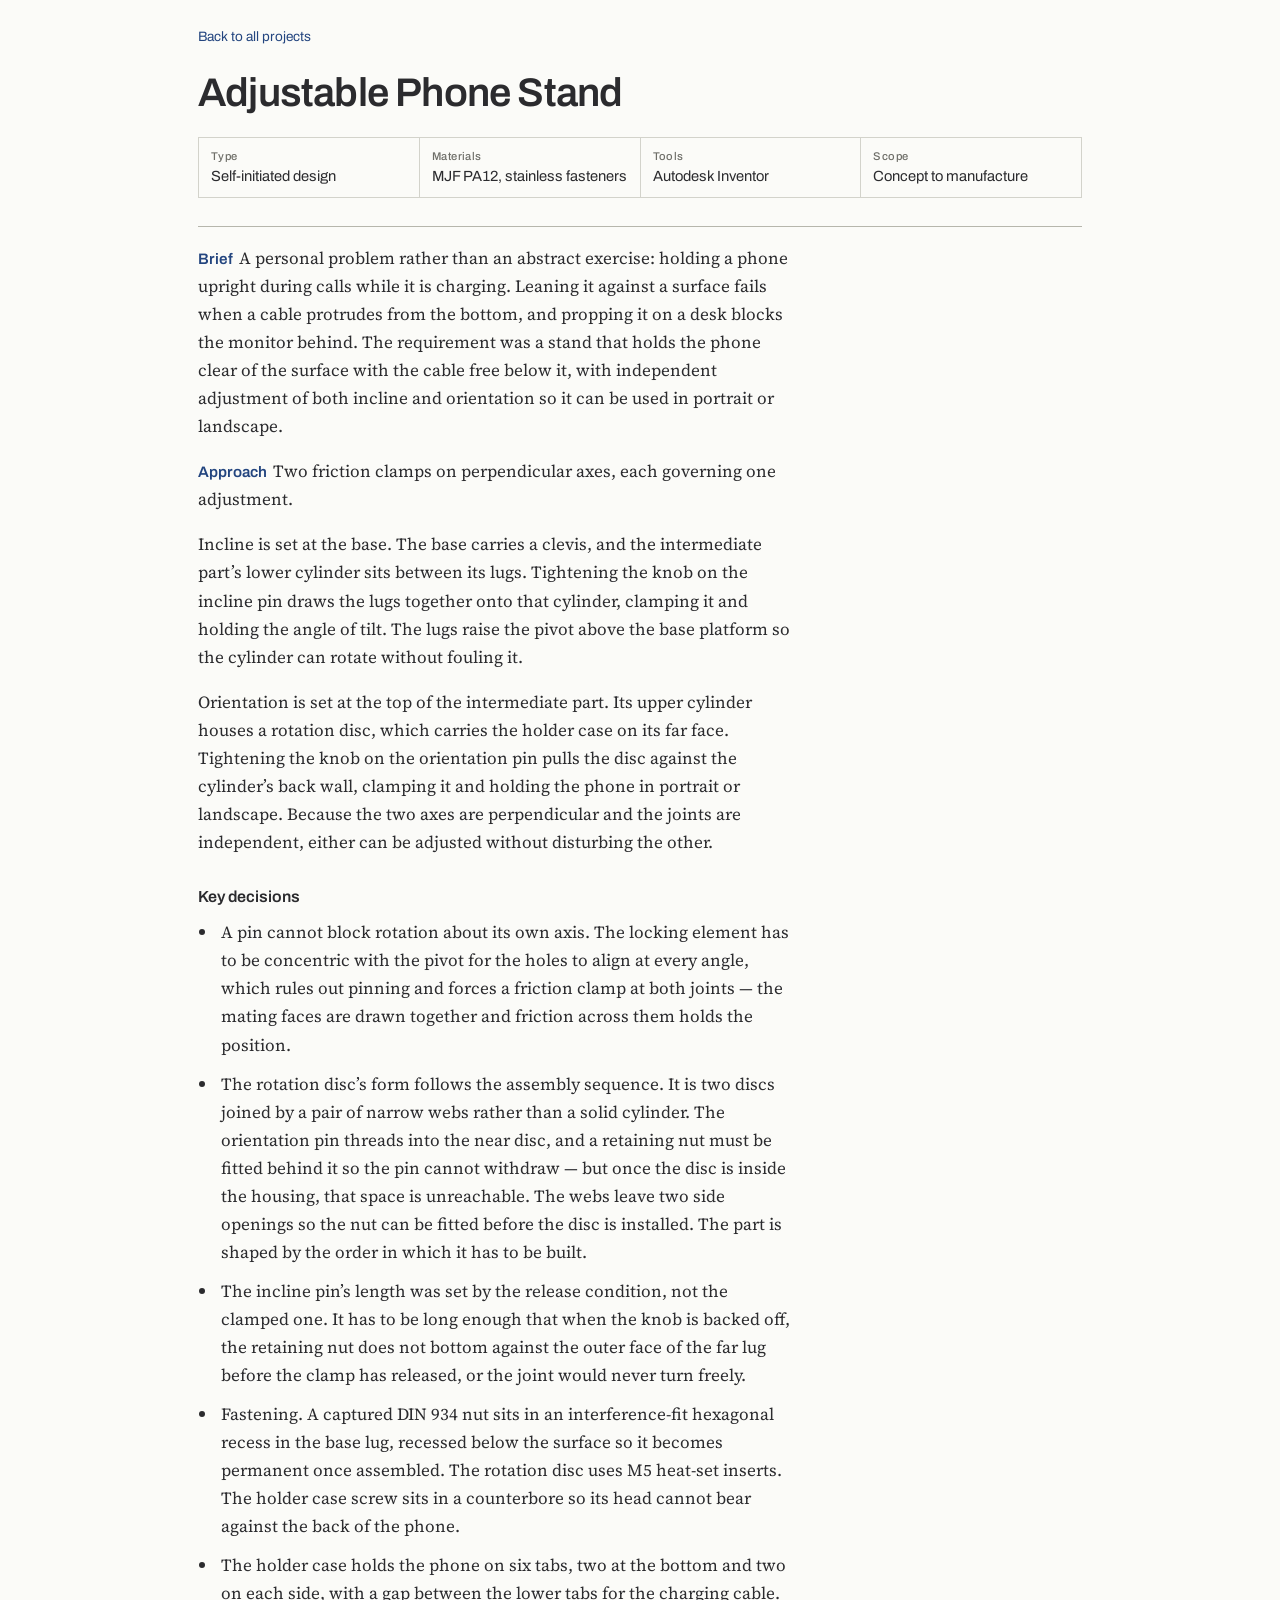
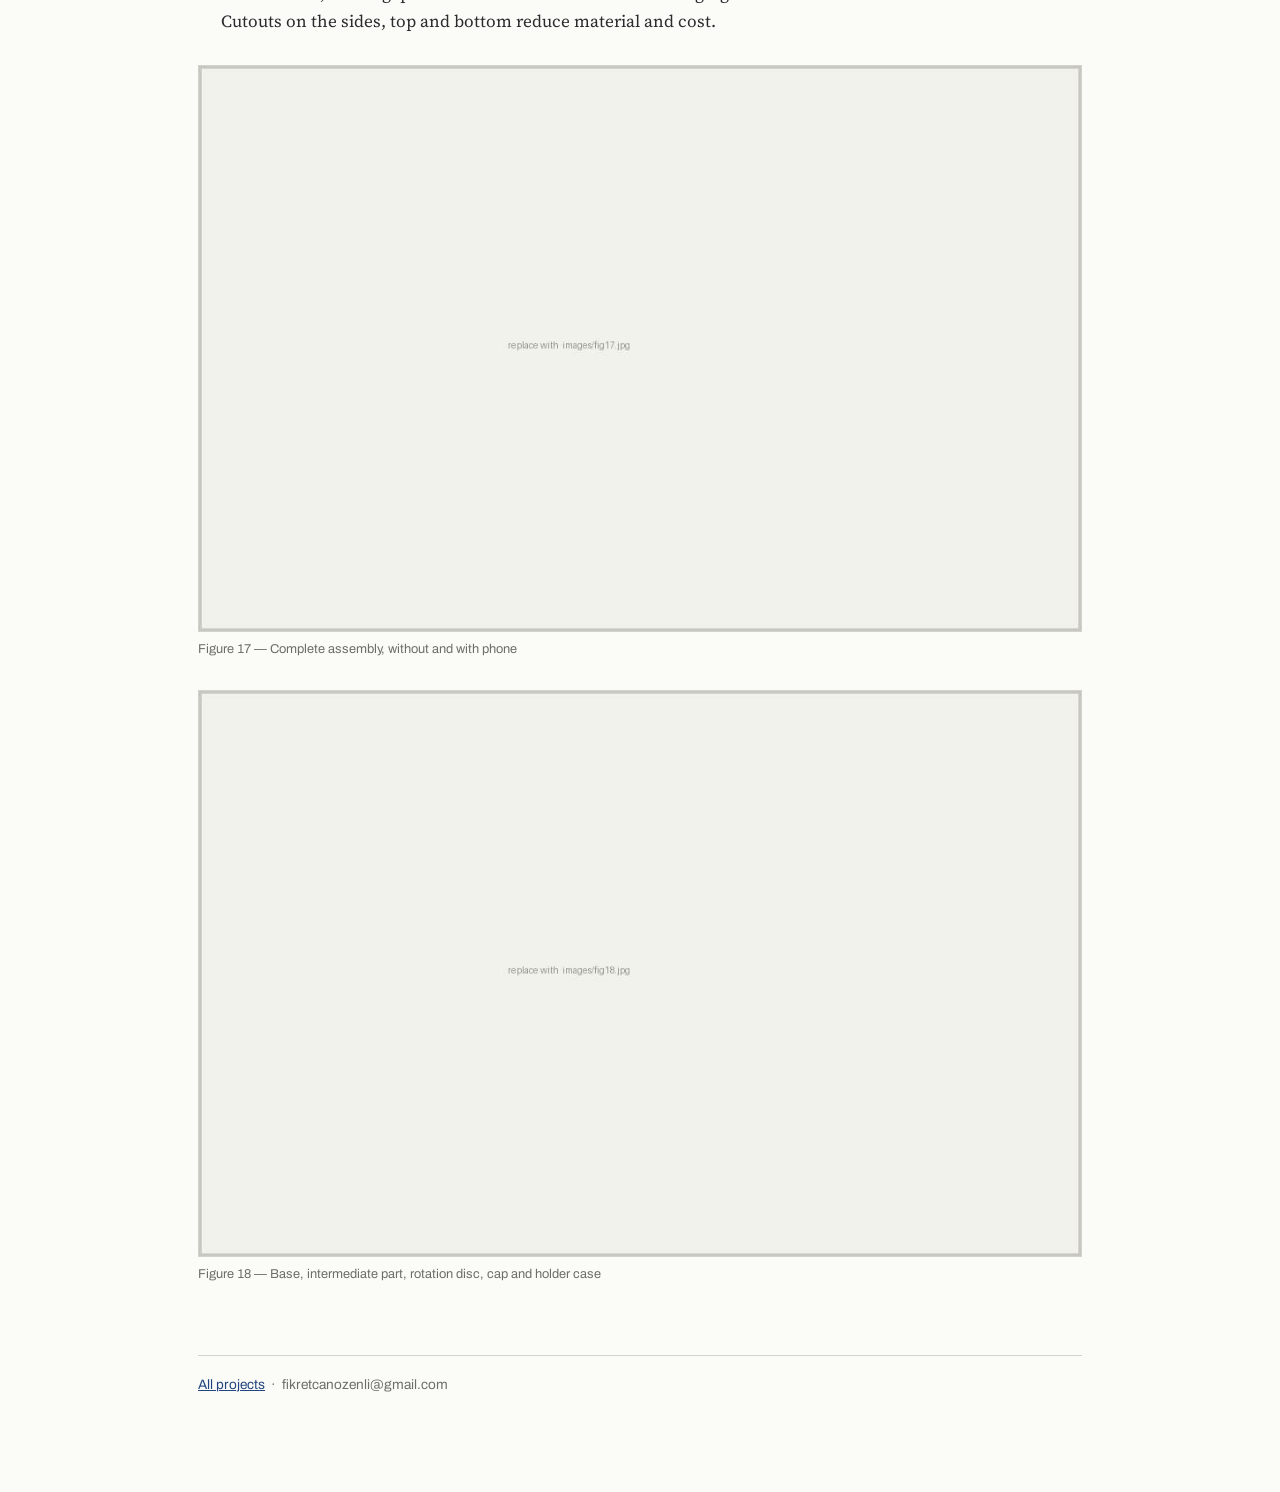
==== phone-stand.html @ 81f4e508 "Add files via upload" ====
<!DOCTYPE html>
<html lang="en">
<head>
<meta charset="utf-8">
<meta name="viewport" content="width=device-width, initial-scale=1">
<title>Adjustable Phone Stand — Fikret Can Ozenli</title>
<meta name="description" content="Holding a phone upright while it charges, with independent adjustment of incline and orientation.">
<link rel="preconnect" href="https://fonts.googleapis.com">
<link rel="preconnect" href="https://fonts.gstatic.com" crossorigin>
<link href="https://fonts.googleapis.com/css2?family=Archivo:wght@400;500;600&family=Source+Serif+4:opsz,wght@8..60,400;8..60,600&display=swap" rel="stylesheet">
<link rel="stylesheet" href="style.css">
</head>
<body>
<div class="wrap">
<a class="back" href="index.html">Back to all projects</a>

<header class="proj-head">
  <h1>Adjustable Phone Stand</h1>
  <dl class="fields">
<div class="field"><dt>Type</dt><dd>Self-initiated design</dd></div><div class="field"><dt>Materials</dt><dd>MJF PA12, stainless fasteners</dd></div><div class="field"><dt>Tools</dt><dd>Autodesk Inventor</dd></div><div class="field"><dt>Scope</dt><dd>Concept to manufacture</dd></div>
  </dl>
</header>

<p><b class="lab">Brief</b> A personal problem rather than an abstract exercise: holding a phone upright during calls while it is charging. Leaning it against a surface fails when a cable protrudes from the bottom, and propping it on a desk blocks the monitor behind. The requirement was a stand that holds the phone clear of the surface with the cable free below it, with independent adjustment of both incline and orientation so it can be used in portrait or landscape.</p>
<p><b class="lab">Approach</b> Two friction clamps on perpendicular axes, each governing one adjustment.</p>
<p>Incline is set at the base. The base carries a clevis, and the intermediate part’s lower cylinder sits between its lugs. Tightening the knob on the incline pin draws the lugs together onto that cylinder, clamping it and holding the angle of tilt. The lugs raise the pivot above the base platform so the cylinder can rotate without fouling it.</p>
<p>Orientation is set at the top of the intermediate part. Its upper cylinder houses a rotation disc, which carries the holder case on its far face. Tightening the knob on the orientation pin pulls the disc against the cylinder’s back wall, clamping it and holding the phone in portrait or landscape. Because the two axes are perpendicular and the joints are independent, either can be adjusted without disturbing the other.</p>
<p class="bulhead">Key decisions</p>
<ul class="bul">
  <li>A pin cannot block rotation about its own axis. The locking element has to be concentric with the pivot for the holes to align at every angle, which rules out pinning and forces a friction clamp at both joints — the mating faces are drawn together and friction across them holds the position.</li>
  <li>The rotation disc’s form follows the assembly sequence. It is two discs joined by a pair of narrow webs rather than a solid cylinder. The orientation pin threads into the near disc, and a retaining nut must be fitted behind it so the pin cannot withdraw — but once the disc is inside the housing, that space is unreachable. The webs leave two side openings so the nut can be fitted before the disc is installed. The part is shaped by the order in which it has to be built.</li>
  <li>The incline pin’s length was set by the release condition, not the clamped one. It has to be long enough that when the knob is backed off, the retaining nut does not bottom against the outer face of the far lug before the clamp has released, or the joint would never turn freely.</li>
  <li>Fastening. A captured DIN 934 nut sits in an interference-fit hexagonal recess in the base lug, recessed below the surface so it becomes permanent once assembled. The rotation disc uses M5 heat-set inserts. The holder case screw sits in a counterbore so its head cannot bear against the back of the phone.</li>
  <li>The holder case holds the phone on six tabs, two at the bottom and two on each side, with a gap between the lower tabs for the charging cable. Cutouts on the sides, top and bottom reduce material and cost.</li>
</ul>
<figure>
  <img src="images/fig17.jpg" alt="Figure 17 — Complete assembly, without and with phone">
  <figcaption>Figure 17 — Complete assembly, without and with phone</figcaption>
</figure>
<figure>
  <img src="images/fig18.jpg" alt="Figure 18 — Base, intermediate part, rotation disc, cap and holder case">
  <figcaption>Figure 18 — Base, intermediate part, rotation disc, cap and holder case</figcaption>
</figure>

<footer>
<a href="index.html">All projects</a> &nbsp;·&nbsp; fikretcanozenli@gmail.com
</footer>
</div>
</body>
</html>
---- style.css ----
/* ---------------------------------------------------------------
   Fikret Can Ozenli — portfolio
   Visual language borrowed from technical drawing sheets:
   title blocks, sheet indexes, dimension callouts.
   --------------------------------------------------------------- */

:root{
  --paper:      #FBFBF8;   /* drawing paper */
  --paper-2:    #F2F2ED;   /* recessed field */
  --graphite:   #2B2B2E;   /* pencil */
  --graphite-2: #6E6E68;   /* secondary text */
  --rule:       #D3D3CB;   /* hairline */
  --rule-2:     #B6B6AC;   /* heavier rule */
  --ink:        #23457F;   /* CAD blue */
  --ink-soft:   #EAEEF6;

  --measure: 66ch;
}

*{ box-sizing: border-box; }

html{ -webkit-text-size-adjust: 100%; }

body{
  margin: 0;
  background: var(--paper);
  color: var(--graphite);
  font-family: "Source Serif 4", Georgia, "Times New Roman", serif;
  font-size: 17px;
  line-height: 1.65;
  font-variant-numeric: lining-nums tabular-nums;
}

.wrap{
  max-width: 940px;
  margin: 0 auto;
  padding: 0 28px 96px;
}

/* ---------- title block ------------------------------------- */

.titleblock{
  border-bottom: 1.5px solid var(--rule-2);
  padding: 56px 0 0;
  margin-bottom: 0;
}

.titleblock h1{
  font-family: "Archivo", "Helvetica Neue", Arial, sans-serif;
  font-weight: 600;
  font-size: clamp(2rem, 5vw, 3.1rem);
  letter-spacing: -0.02em;
  line-height: 1.02;
  margin: 0 0 6px;
}

.titleblock .role{
  font-family: "Archivo", sans-serif;
  font-weight: 400;
  font-size: 1.05rem;
  color: var(--graphite-2);
  margin: 0 0 30px;
}

/* the field grid — modelled on a drawing title block */
.fields{
  display: flex;
  flex-wrap: wrap;
  border-top: 1px solid var(--rule);
  border-left: 1px solid var(--rule);
  margin-bottom: 28px;
}
.field{
  flex: 1 1 165px;
  border-right: 1px solid var(--rule);
  border-bottom: 1px solid var(--rule);
  padding: 9px 12px 10px;
  min-width: 0;
}
.field dt{
  font-family: "Archivo", sans-serif;
  font-size: 0.7rem;
  font-weight: 500;
  letter-spacing: 0.04em;
  color: var(--graphite-2);
  margin: 0 0 2px;
}
.field dd{
  margin: 0;
  font-family: "Archivo", sans-serif;
  font-size: 0.92rem;
  line-height: 1.35;
  word-wrap: break-word;
}
.field dd a{ color: var(--ink); }
.field--wide{ flex: 2 1 240px; }

/* ---------- sheet index ------------------------------------- */

.index-head{
  font-family: "Archivo", sans-serif;
  font-size: 0.78rem;
  font-weight: 500;
  letter-spacing: 0.05em;
  color: var(--graphite-2);
  padding: 34px 0 10px;
}

.sheets{
  list-style: none;
  margin: 0;
  padding: 0;
  border-top: 1px solid var(--rule);
}

.sheet a{
  display: flex;
  gap: 24px;
  align-items: flex-start;
  padding: 20px 6px 20px 0;
  border-bottom: 1px solid var(--rule);
  text-decoration: none;
  color: inherit;
}
.sheet a:hover,
.sheet a:focus-visible{
  background: var(--ink-soft);
  outline: none;
}
.sheet a:focus-visible{ box-shadow: inset 3px 0 0 var(--ink); }

.thumb{
  width: 148px;
  flex: 0 0 148px;
  aspect-ratio: 4 / 3;
  background: var(--paper-2);
  border: 1px solid var(--rule);
  object-fit: cover;
  display: block;
}

.sheet .meat{ flex: 1 1 auto; min-width: 0; }
.sheet h2{
  font-family: "Archivo", sans-serif;
  font-weight: 600;
  font-size: 1.12rem;
  letter-spacing: -0.01em;
  margin: 0 0 3px;
}
.sheet p{
  margin: 0;
  font-size: 0.95rem;
  color: var(--graphite-2);
  max-width: 52ch;
}
.sheet .tag{
  flex: 0 0 auto;
  margin-left: auto;
  font-family: "Archivo", sans-serif;
  font-size: 0.72rem;
  color: var(--graphite-2);
  border: 1px solid var(--rule-2);
  padding: 2px 7px;
  white-space: nowrap;
  align-self: center;
}

/* ---------- project pages ----------------------------------- */

.back{
  display: inline-block;
  font-family: "Archivo", sans-serif;
  font-size: 0.85rem;
  color: var(--ink);
  text-decoration: none;
  padding: 26px 0 0;
  border-bottom: 1px solid transparent;
}
.back:hover{ border-bottom-color: var(--ink); }

.proj-head{
  padding: 22px 0 0;
  border-bottom: 1.5px solid var(--rule-2);
}
.proj-head h1{
  font-family: "Archivo", sans-serif;
  font-weight: 600;
  font-size: clamp(1.7rem, 4vw, 2.5rem);
  letter-spacing: -0.02em;
  line-height: 1.08;
  margin: 0 0 22px;
}

h2.sec{
  font-family: "Archivo", sans-serif;
  font-weight: 600;
  font-size: 1.15rem;
  letter-spacing: -0.005em;
  margin: 42px 0 12px;
  padding-bottom: 7px;
  border-bottom: 1px solid var(--rule);
}

p{ max-width: var(--measure); }

.lead{
  font-size: 1.12rem;
  line-height: 1.6;
}

/* labelled paragraph — Brief / Approach / Problem / Outcome */
b.lab{
  font-family: "Archivo", sans-serif;
  font-weight: 600;
  font-size: 0.95rem;
  color: var(--ink);
  margin-right: 2px;
}

/* sub-project heading inside a role */
h2.sub{
  font-family: "Archivo", sans-serif;
  font-weight: 600;
  font-size: 1.05rem;
  margin: 38px 0 14px;
  padding: 0 0 0 13px;
  border-left: 3px solid var(--ink);
  line-height: 1.3;
}

.bulhead{
  font-family: "Archivo", sans-serif;
  font-weight: 600;
  font-size: 1rem;
  margin: 28px 0 8px;
}
ul.bul{
  margin: 0 0 6px;
  padding-left: 20px;
  max-width: var(--measure);
}
ul.bul li{
  margin-bottom: 11px;
  padding-left: 3px;
}

figure{
  margin: 30px 0;
}
figure img{
  width: 100%;
  height: auto;
  display: block;
  border: 1px solid var(--rule);
  background: var(--paper-2);
}
figcaption{
  font-family: "Archivo", sans-serif;
  font-size: 0.8rem;
  color: var(--graphite-2);
  padding-top: 7px;
}

.video{
  position: relative;
  padding-bottom: 56.25%;   /* 16:9 fallback for older engines */
  height: 0;
  border: 1px solid var(--rule);
  background: var(--paper-2);
}
@supports (aspect-ratio: 16 / 9){
  .video{ padding-bottom: 0; height: auto; aspect-ratio: 16 / 9; }
}
.video iframe{
  position: absolute;
  inset: 0;
  width: 100%;
  height: 100%;
  border: 0;
  display: block;
}

/* numbered parts list keyed to callouts on the figure above */
ol.parts{
  counter-reset: part;
  list-style: none;
  margin: -18px 0 34px;
  padding: 12px 0 0;
  border-top: 1px solid var(--rule);
  max-width: var(--measure);
  font-family: "Archivo", sans-serif;
  font-size: 0.9rem;
}
ol.parts li{
  counter-increment: part;
  padding: 4px 0 4px 30px;
  position: relative;
}
ol.parts li::before{
  content: counter(part);
  position: absolute;
  left: 0;
  top: 5px;
  width: 19px;
  height: 19px;
  border: 1px solid var(--rule-2);
  border-radius: 50%;
  text-align: center;
  line-height: 17px;
  font-size: 0.72rem;
  color: var(--graphite-2);
}

.placeholder{
  aspect-ratio: 16 / 10;
  border: 1px dashed var(--rule-2);
  background: var(--paper-2);
  display: grid;
  place-items: center;
  font-family: "Archivo", sans-serif;
  font-size: 0.82rem;
  color: var(--graphite-2);
  text-align: center;
  padding: 20px;
}

.dim{
  font-family: ui-monospace, "SF Mono", Menlo, Consolas, monospace;
  font-size: 0.93em;
}

a{ color: var(--ink); }

footer{
  margin-top: 70px;
  padding-top: 18px;
  border-top: 1px solid var(--rule);
  font-family: "Archivo", sans-serif;
  font-size: 0.85rem;
  color: var(--graphite-2);
}

@media (max-width: 620px){
  .sheet a{ gap: 16px; }
  .thumb{ width: 96px; flex-basis: 96px; }
  .sheet .tag{ display: none; }
  body{ font-size: 16px; }
}

@media (prefers-reduced-motion: reduce){
  *{ transition: none !important; }
}
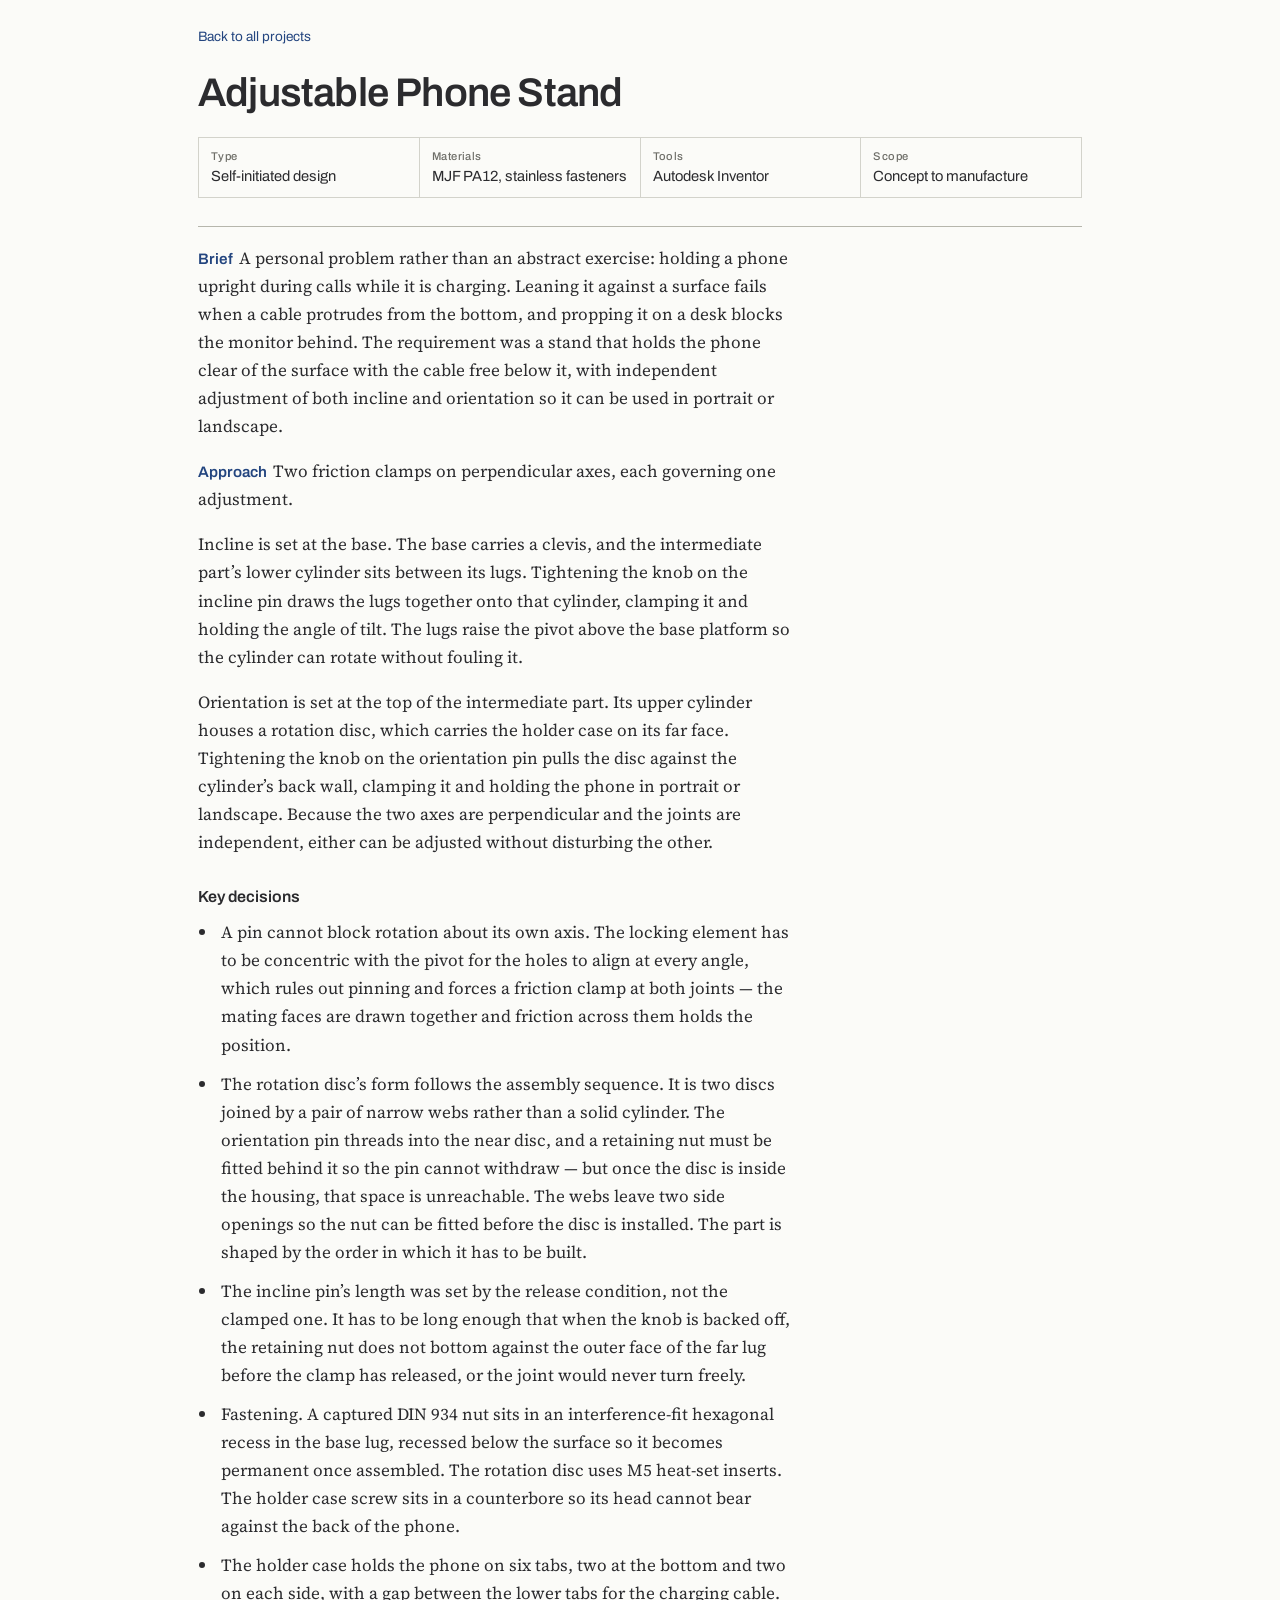
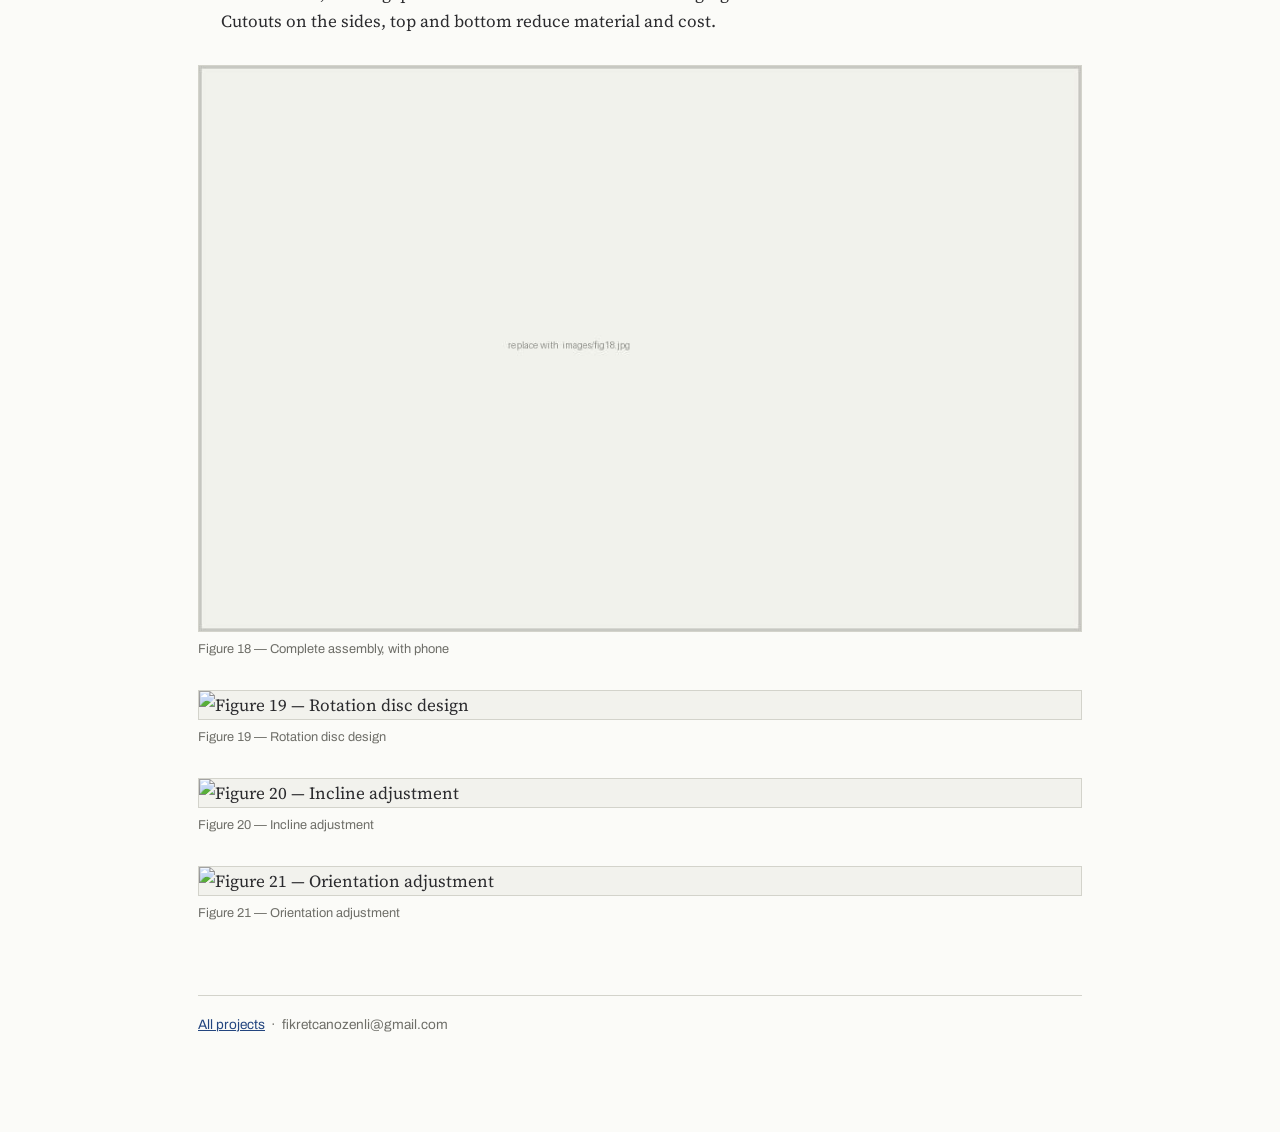
==== commit fe465e7e: "Pictures for push-push latch and adjustable phone stand added." ====
--- a/phone-stand.html
+++ b/phone-stand.html
@@ -34,12 +34,20 @@
   <li>The holder case holds the phone on six tabs, two at the bottom and two on each side, with a gap between the lower tabs for the charging cable. Cutouts on the sides, top and bottom reduce material and cost.</li>
 </ul>
 <figure>
-  <img src="images/fig17.jpg" alt="Figure 17 — Complete assembly, without and with phone">
-  <figcaption>Figure 17 — Complete assembly, without and with phone</figcaption>
+  <img src="images/fig18.jpg" alt="Figure 18 — Complete assembly, with phone">
+  <figcaption>Figure 18 — Complete assembly, with phone</figcaption>
 </figure>
 <figure>
-  <img src="images/fig18.jpg" alt="Figure 18 — Base, intermediate part, rotation disc, cap and holder case">
-  <figcaption>Figure 18 — Base, intermediate part, rotation disc, cap and holder case</figcaption>
+  <img src="images/fig19.jpg" alt="Figure 19 — Rotation disc design">
+  <figcaption>Figure 19 — Rotation disc design</figcaption>
+</figure>
+<figure>
+  <img src="images/fig20.jpg" alt="Figure 20 — Incline adjustment">
+  <figcaption>Figure 20 — Incline adjustment</figcaption>
+</figure>
+<figure>
+  <img src="images/fig21.jpg" alt="Figure 21 — Orientation adjustment">
+  <figcaption>Figure 21 — Orientation adjustment</figcaption>
 </figure>
 
 <footer>
